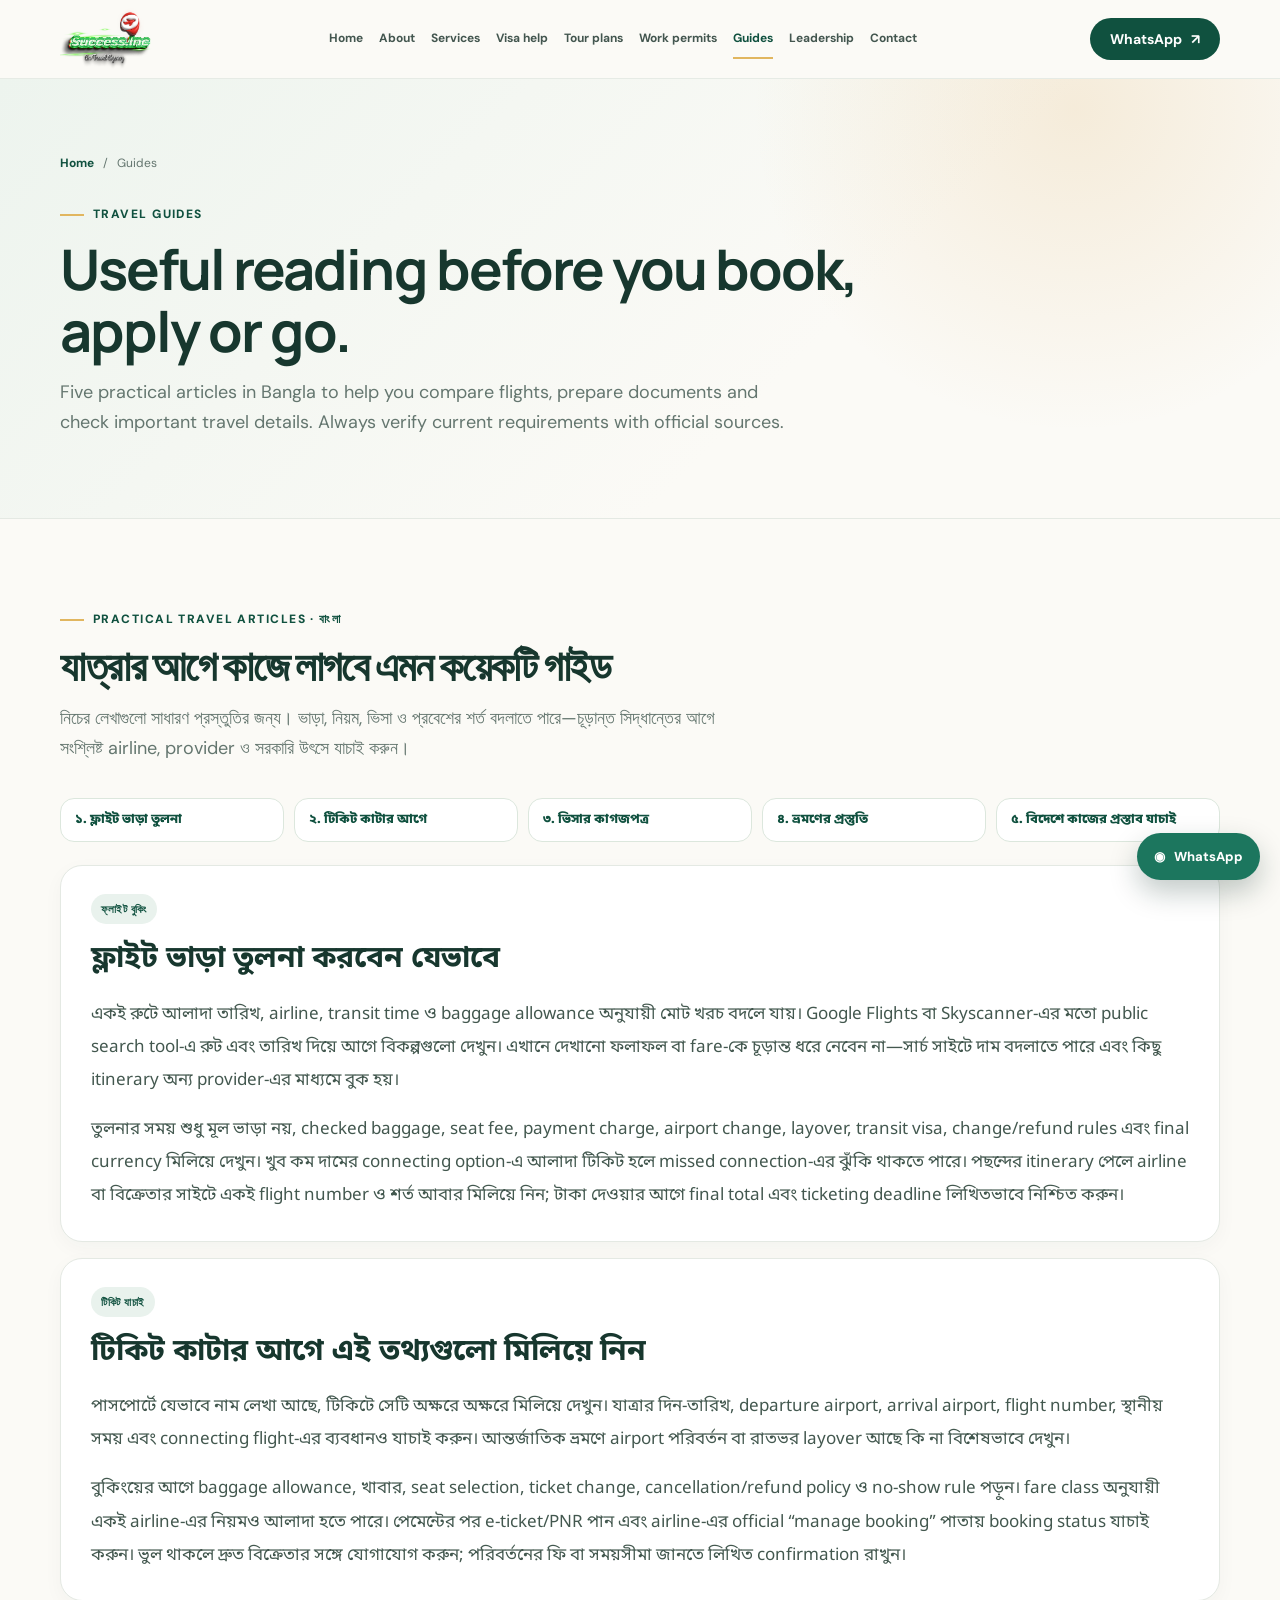
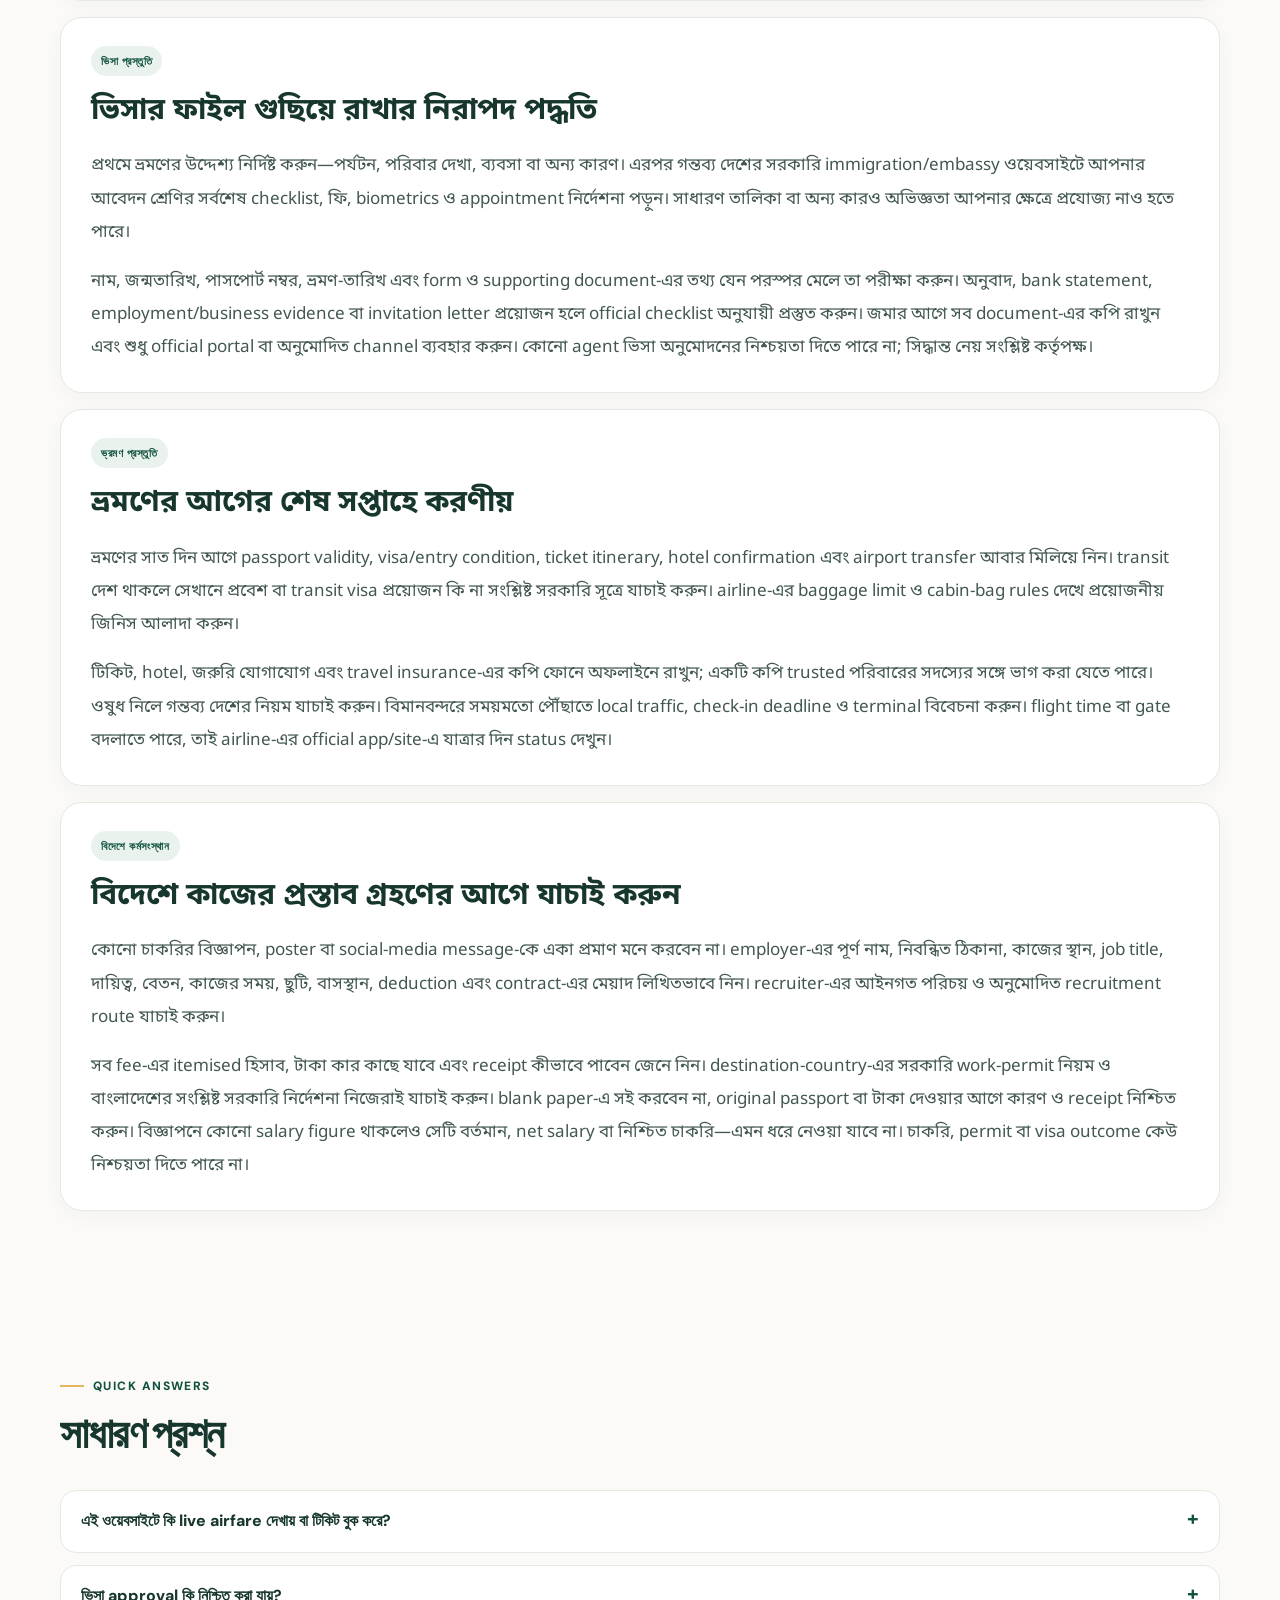
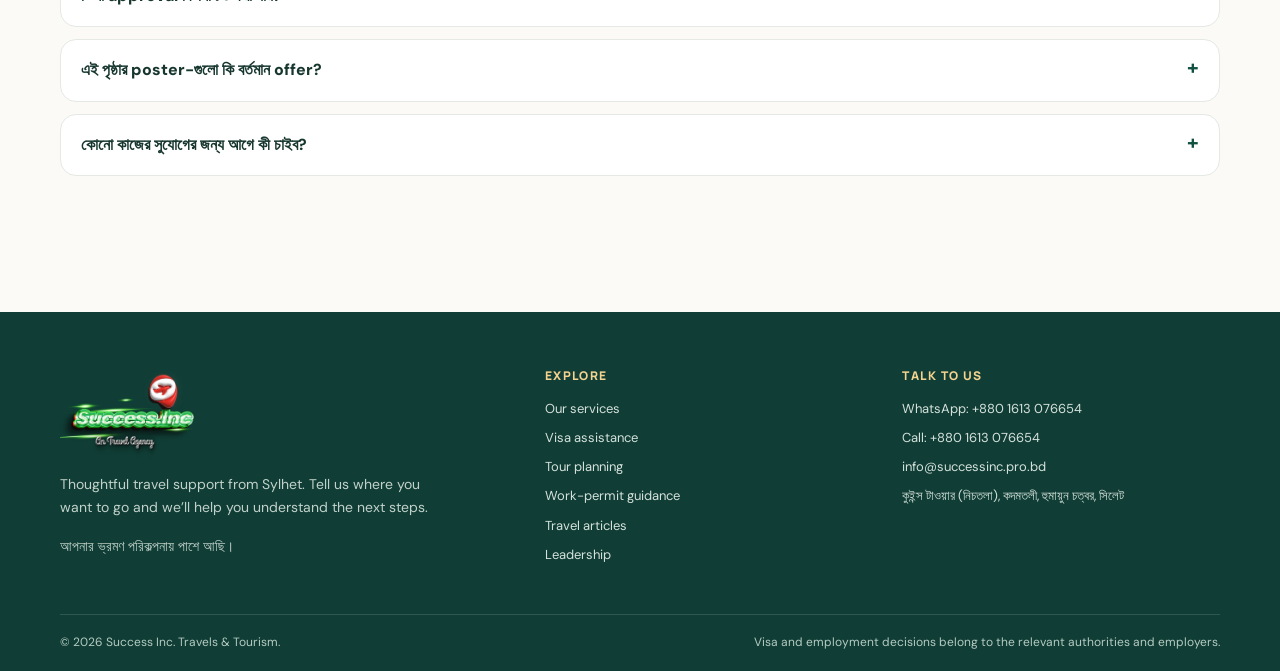
==== guides.html @ 5a87becd "Add files via upload" ====
<!doctype html>
<html lang="en">
<head>
<meta charset="utf-8"><meta name="viewport" content="width=device-width,initial-scale=1">
<title>Travel guides in Bangla | Success Inc. Travels & Tourism</title><meta name="description" content="Practical Bangla travel articles on flight comparison, ticket checks, visa document preparation, pre-trip planning and overseas work verification."><meta name="theme-color" content="#0b382f">
<meta property="og:type" content="website"><meta property="og:title" content="Travel guides in Bangla | Success Inc. Travels & Tourism"><meta property="og:description" content="Practical Bangla travel articles on flight comparison, ticket checks, visa document preparation, pre-trip planning and overseas work verification."><meta property="og:url" content="https://successinc.pro.bd/guides.html">
<link rel="icon" type="image/png" href="assets/successinc-favicon.png" sizes="96x96"><link rel="stylesheet" href="assets/site.css"><link rel="canonical" href="https://successinc.pro.bd/guides.html">

<meta property="og:site_name" content="Success Inc. Travels &amp; Tourism">
<meta property="og:image" content="https://successinc.pro.bd/assets/successinc-logo.png">
<meta property="og:image:alt" content="Success Inc. Travels &amp; Tourism logo">
<meta property="og:image:type" content="image/png">
<meta name="twitter:card" content="summary_large_image">
<meta name="twitter:title" content="Travel guides in Bangla | Success Inc. Travels &amp; Tourism">
<meta name="twitter:description" content="Practical Bangla travel articles on flight comparison, ticket checks, visa document preparation, pre-trip planning and overseas work verification.">
<meta name="twitter:image" content="https://successinc.pro.bd/assets/successinc-logo.png">
<meta name="twitter:image:alt" content="Success Inc. Travels &amp; Tourism logo">
</head><body><header class="site-header"><div class="shell nav-row"><a class="brand" href="index.html" aria-label="Success Inc. home"><img class="brand-logo" src="assets/successinc-logo.png" alt="Success Inc. Travels &amp; Tourism · Sylhet" width="1302" height="876"></a><nav class="nav-links" aria-label="Main navigation"><a href="index.html">Home</a><a href="about.html">About</a><a href="services.html">Services</a><a href="visa-assistance.html">Visa help</a><a href="tour-packages.html">Tour plans</a><a href="work-permit.html">Work permits</a><a href="guides.html" aria-current="page">Guides</a><a href="leadership.html">Leadership</a><a href="contact.html">Contact</a></nav><a class="btn nav-contact" href="https://wa.me/8801613076654" target="_blank" rel="noopener">WhatsApp <span aria-hidden="true">↗</span></a><button class="menu-toggle" type="button" data-menu-toggle aria-expanded="false" aria-label="Open navigation menu">☰</button></div><div class="shell"><nav class="mobile-nav" data-mobile-nav aria-label="Mobile navigation"><a href="index.html">Home</a><a href="about.html">About</a><a href="services.html">Services</a><a href="visa-assistance.html">Visa help</a><a href="tour-packages.html">Tour plans</a><a href="work-permit.html">Work permits</a><a href="guides.html" aria-current="page">Guides</a><a href="leadership.html">Leadership</a><a href="contact.html">Contact</a><a href="https://wa.me/8801613076654" target="_blank" rel="noopener">WhatsApp us</a></nav></div></header><section class="page-banner"><div class="shell"><div class="breadcrumb"><a href="index.html">Home</a> &nbsp; / &nbsp; Guides</div><p class="eyebrow">Travel guides</p><h1>Useful reading before you book, apply or go.</h1><p class="lead">Five practical articles in Bangla to help you compare flights, prepare documents and check important travel details. Always verify current requirements with official sources.</p></div></section><main><section class="section"><div class="shell"><div class="section-head"><p class="eyebrow">Practical travel articles · বাংলা</p><h2>যাত্রার আগে কাজে লাগবে এমন কয়েকটি গাইড</h2><p class="lead">নিচের লেখাগুলো সাধারণ প্রস্তুতির জন্য। ভাড়া, নিয়ম, ভিসা ও প্রবেশের শর্ত বদলাতে পারে—চূড়ান্ত সিদ্ধান্তের আগে সংশ্লিষ্ট airline, provider ও সরকারি উৎসে যাচাই করুন।</p></div><div class="article-index"><a href="#fare-check">১. ফ্লাইট ভাড়া তুলনা</a><a href="#ticket-details">২. টিকিট কাটার আগে</a><a href="#visa-file">৩. ভিসার কাগজপত্র</a><a href="#packing">৪. ভ্রমণের প্রস্তুতি</a><a href="#work-check">৫. বিদেশে কাজের প্রস্তাব যাচাই</a></div>
<article class="article-card" id="fare-check" lang="bn"><span class="tag">ফ্লাইট বুকিং</span><h2>ফ্লাইট ভাড়া তুলনা করবেন যেভাবে</h2><p>একই রুটে আলাদা তারিখ, airline, transit time ও baggage allowance অনুযায়ী মোট খরচ বদলে যায়। Google Flights বা Skyscanner-এর মতো public search tool-এ রুট এবং তারিখ দিয়ে আগে বিকল্পগুলো দেখুন। এখানে দেখানো ফলাফল বা fare-কে চূড়ান্ত ধরে নেবেন না—সার্চ সাইটে দাম বদলাতে পারে এবং কিছু itinerary অন্য provider-এর মাধ্যমে বুক হয়।</p><p>তুলনার সময় শুধু মূল ভাড়া নয়, checked baggage, seat fee, payment charge, airport change, layover, transit visa, change/refund rules এবং final currency মিলিয়ে দেখুন। খুব কম দামের connecting option-এ আলাদা টিকিট হলে missed connection-এর ঝুঁকি থাকতে পারে। পছন্দের itinerary পেলে airline বা বিক্রেতার সাইটে একই flight number ও শর্ত আবার মিলিয়ে নিন; টাকা দেওয়ার আগে final total এবং ticketing deadline লিখিতভাবে নিশ্চিত করুন।</p></article>
<article class="article-card" id="ticket-details" lang="bn"><span class="tag">টিকিট যাচাই</span><h2>টিকিট কাটার আগে এই তথ্যগুলো মিলিয়ে নিন</h2><p>পাসপোর্টে যেভাবে নাম লেখা আছে, টিকিটে সেটি অক্ষরে অক্ষরে মিলিয়ে দেখুন। যাত্রার দিন-তারিখ, departure airport, arrival airport, flight number, স্থানীয় সময় এবং connecting flight-এর ব্যবধানও যাচাই করুন। আন্তর্জাতিক ভ্রমণে airport পরিবর্তন বা রাতভর layover আছে কি না বিশেষভাবে দেখুন।</p><p>বুকিংয়ের আগে baggage allowance, খাবার, seat selection, ticket change, cancellation/refund policy ও no-show rule পড়ুন। fare class অনুযায়ী একই airline-এর নিয়মও আলাদা হতে পারে। পেমেন্টের পর e-ticket/PNR পান এবং airline-এর official “manage booking” পাতায় booking status যাচাই করুন। ভুল থাকলে দ্রুত বিক্রেতার সঙ্গে যোগাযোগ করুন; পরিবর্তনের ফি বা সময়সীমা জানতে লিখিত confirmation রাখুন।</p></article>
<article class="article-card" id="visa-file" lang="bn"><span class="tag">ভিসা প্রস্তুতি</span><h2>ভিসার ফাইল গুছিয়ে রাখার নিরাপদ পদ্ধতি</h2><p>প্রথমে ভ্রমণের উদ্দেশ্য নির্দিষ্ট করুন—পর্যটন, পরিবার দেখা, ব্যবসা বা অন্য কারণ। এরপর গন্তব্য দেশের সরকারি immigration/embassy ওয়েবসাইটে আপনার আবেদন শ্রেণির সর্বশেষ checklist, ফি, biometrics ও appointment নির্দেশনা পড়ুন। সাধারণ তালিকা বা অন্য কারও অভিজ্ঞতা আপনার ক্ষেত্রে প্রযোজ্য নাও হতে পারে।</p><p>নাম, জন্মতারিখ, পাসপোর্ট নম্বর, ভ্রমণ-তারিখ এবং form ও supporting document-এর তথ্য যেন পরস্পর মেলে তা পরীক্ষা করুন। অনুবাদ, bank statement, employment/business evidence বা invitation letter প্রয়োজন হলে official checklist অনুযায়ী প্রস্তুত করুন। জমার আগে সব document-এর কপি রাখুন এবং শুধু official portal বা অনুমোদিত channel ব্যবহার করুন। কোনো agent ভিসা অনুমোদনের নিশ্চয়তা দিতে পারে না; সিদ্ধান্ত নেয় সংশ্লিষ্ট কর্তৃপক্ষ।</p></article>
<article class="article-card" id="packing" lang="bn"><span class="tag">ভ্রমণ প্রস্তুতি</span><h2>ভ্রমণের আগের শেষ সপ্তাহে করণীয়</h2><p>ভ্রমণের সাত দিন আগে passport validity, visa/entry condition, ticket itinerary, hotel confirmation এবং airport transfer আবার মিলিয়ে নিন। transit দেশ থাকলে সেখানে প্রবেশ বা transit visa প্রয়োজন কি না সংশ্লিষ্ট সরকারি সূত্রে যাচাই করুন। airline-এর baggage limit ও cabin-bag rules দেখে প্রয়োজনীয় জিনিস আলাদা করুন।</p><p>টিকিট, hotel, জরুরি যোগাযোগ এবং travel insurance-এর কপি ফোনে অফলাইনে রাখুন; একটি কপি trusted পরিবারের সদস্যের সঙ্গে ভাগ করা যেতে পারে। ওষুধ নিলে গন্তব্য দেশের নিয়ম যাচাই করুন। বিমানবন্দরে সময়মতো পৌঁছাতে local traffic, check-in deadline ও terminal বিবেচনা করুন। flight time বা gate বদলাতে পারে, তাই airline-এর official app/site-এ যাত্রার দিন status দেখুন।</p></article>
<article class="article-card" id="work-check" lang="bn"><span class="tag">বিদেশে কর্মসংস্থান</span><h2>বিদেশে কাজের প্রস্তাব গ্রহণের আগে যাচাই করুন</h2><p>কোনো চাকরির বিজ্ঞাপন, poster বা social-media message-কে একা প্রমাণ মনে করবেন না। employer-এর পূর্ণ নাম, নিবন্ধিত ঠিকানা, কাজের স্থান, job title, দায়িত্ব, বেতন, কাজের সময়, ছুটি, বাসস্থান, deduction এবং contract-এর মেয়াদ লিখিতভাবে নিন। recruiter-এর আইনগত পরিচয় ও অনুমোদিত recruitment route যাচাই করুন।</p><p>সব fee-এর itemised হিসাব, টাকা কার কাছে যাবে এবং receipt কীভাবে পাবেন জেনে নিন। destination-country-এর সরকারি work-permit নিয়ম ও বাংলাদেশের সংশ্লিষ্ট সরকারি নির্দেশনা নিজেরাই যাচাই করুন। blank paper-এ সই করবেন না, original passport বা টাকা দেওয়ার আগে কারণ ও receipt নিশ্চিত করুন। বিজ্ঞাপনে কোনো salary figure থাকলেও সেটি বর্তমান, net salary বা নিশ্চিত চাকরি—এমন ধরে নেওয়া যাবে না। চাকরি, permit বা visa outcome কেউ নিশ্চয়তা দিতে পারে না।</p></article>
</div></section><section class="section-tight"><div class="shell"><div class="section-head"><p class="eyebrow">Quick answers</p><h2>সাধারণ প্রশ্ন</h2></div><div class="faq-list"><details><summary>এই ওয়েবসাইটে কি live airfare দেখায় বা টিকিট বুক করে?</summary><p>না। Flight search button আপনাকে বাইরের public search tool-এ পাঠায়। এখানে live fare বা booking নেই; টিকিট কেনার আগে airline বা seller-এর final price ও terms যাচাই করুন।</p></details><details><summary>ভিসা approval কি নিশ্চিত করা যায়?</summary><p>না। সিদ্ধান্ত ও processing time সংশ্লিষ্ট সরকারি কর্তৃপক্ষের বিষয়; Success Inc. approval guarantee করে না।</p></details><details><summary>এই পৃষ্ঠার poster-গুলো কি বর্তমান offer?</summary><p>না। এগুলো owner-supplied promotional artwork; live price, verified vacancy, current availability বা guaranteed outcome বোঝায় না।</p></details><details><summary>কোনো কাজের সুযোগের জন্য আগে কী চাইব?</summary><p>লিখিত job offer, employer details, contract, বেতন ও deduction, সব fee-এর বিবরণ এবং official permit route—সব independently verify করুন।</p></details></div></div></section></main><footer class="site-footer"><div class="shell footer-main"><div><a class="brand footer-brand" href="index.html"><img class="brand-logo" src="assets/successinc-logo.png" alt="Success Inc. Travels &amp; Tourism · Sylhet" width="1302" height="876"></a><div class="spacer-12"></div><p>Thoughtful travel support from Sylhet. Tell us where you want to go and we’ll help you understand the next steps.</p><p class="small">আপনার ভ্রমণ পরিকল্পনায় পাশে আছি।</p></div><div><h2 class="footer-title">Explore</h2><div class="footer-links"><a href="services.html">Our services</a><a href="visa-assistance.html">Visa assistance</a><a href="tour-packages.html">Tour planning</a><a href="work-permit.html">Work-permit guidance</a><a href="guides.html">Travel articles</a><a href="leadership.html">Leadership</a></div></div><div><h2 class="footer-title">Talk to us</h2><div class="footer-links"><a href="https://wa.me/8801613076654" target="_blank" rel="noopener">WhatsApp: +880 1613 076654</a><a href="tel:+8801613076654">Call: +880 1613 076654</a><a href="mailto:info@successinc.pro.bd">info@successinc.pro.bd</a><a href="https://www.google.com/maps/place/VVHG%2B7W3,+R250,+Sylhet/@24.8785028,91.8762551,17z/data=!4m14!1m7!3m6!1s0x3751ab287c9b7def:0x51dc8ef9a80bb58e!2sSundarban+Courier+Service+pvt.+Ltd.+Sylhet+Divison+Office!8m2!3d24.8764714!4d91.87569!16s%2Fg%2F11f29xq1v4!3m5!1s0x3751ab25b1432a8d:0x5da0b63353987e6a!8m2!3d24.8780617!4d91.8773057!16s%2Fg%2F11c4xj2r94?hl=en&entry=ttu&g_ep=EgoyMDI2MTAyNy4wIKXMDSoASAFQAw%3D%3D" target="_blank" rel="noopener">কুইন্স টাওয়ার (নিচতলা), কদমতলী, হুমায়ুন চত্বর, সিলেট</a></div></div></div><div class="shell footer-bottom"><span>© <span data-year>2026</span> Success Inc. Travels &amp; Tourism.</span><span>Visa and employment decisions belong to the relevant authorities and employers.</span></div></footer><a class="wa-float" href="https://wa.me/8801613076654" target="_blank" rel="noopener" aria-label="Chat with Success Inc. on WhatsApp"><span aria-hidden="true">◉</span><span>WhatsApp</span></a><script src="assets/site.js" defer></script></body></html>
---- assets/site.css ----
@import url('https://fonts.googleapis.com/css2?family=DM+Sans:wght@400;500;600;700&family=Manrope:wght@400;500;600;700;800&family=Noto+Sans+Bengali:wght@400;500;600;700;800&display=swap');
:root{--pine:#145b4d;--pine-deep:#103f37;--leaf:#e9f2ed;--gold:#d8a44e;--ink:#18352e;--muted:#64766f;--paper:#fbfaf6;--line:#e4e9e3;--white:#fff;--shadow:0 18px 50px rgba(20,55,46,.09);--radius:22px;--sans:'DM Sans',Arial,sans-serif;--display:'Manrope','DM Sans',Arial,sans-serif}
*{box-sizing:border-box}html{scroll-behavior:smooth}body{margin:0;background:var(--paper);color:var(--ink);font-family:var(--sans);font-size:16px;line-height:1.65}img{display:block;max-width:100%}a{color:inherit;text-decoration:none}button,input,select,textarea{font:inherit}.shell{width:min(1160px,calc(100% - 40px));margin-inline:auto}.site-header{position:sticky;z-index:50;top:0;background:rgba(251,250,246,.94);backdrop-filter:blur(16px);border-bottom:1px solid rgba(228,233,227,.9)}.nav-row{height:78px;display:flex;align-items:center;justify-content:space-between;gap:22px}.brand{display:flex;align-items:center;gap:11px;min-width:194px}.brand-mark{display:grid;place-items:center;width:42px;height:42px;border-radius:14px;background:var(--pine);color:white;font-family:var(--display);font-weight:800;font-size:19px;box-shadow:0 6px 16px rgba(20,91,77,.2)}.brand-name{display:block;font:800 14px/1.2 var(--display);letter-spacing:.02em;color:var(--pine-deep)}.brand-sub{display:block;margin-top:4px;font-size:10px;letter-spacing:.13em;text-transform:uppercase;color:var(--muted)}.nav-links{display:flex;align-items:center;gap:clamp(9px,1.25vw,19px)}.nav-links a{font-size:12px;font-weight:700;color:#43564f;white-space:nowrap;transition:color .2s}.nav-links a:hover,.nav-links a[aria-current=page]{color:var(--pine)}.nav-links a[aria-current=page]{position:relative}.nav-links a[aria-current=page]:after{position:absolute;content:'';height:2px;background:var(--gold);left:0;right:0;bottom:-10px}.nav-contact{white-space:nowrap}.btn{display:inline-flex;align-items:center;justify-content:center;gap:9px;padding:12px 19px;border-radius:999px;border:1px solid transparent;background:var(--pine);color:white;font-weight:700;font-size:14px;line-height:1.2;transition:transform .2s,background .2s,box-shadow .2s;cursor:pointer}.btn:hover{transform:translateY(-2px);background:var(--pine-deep);box-shadow:0 10px 20px rgba(20,91,77,.18)}.btn-light{background:white;color:var(--pine);border-color:#e2e9e3}.btn-light:hover{background:#f6fbf8}.btn-outline{background:transparent;color:var(--pine);border-color:#cbd8d0}.btn-outline:hover{background:var(--leaf)}.menu-toggle{display:none;width:44px;height:44px;border:1px solid var(--line);background:white;border-radius:14px;color:var(--pine);font-size:22px;cursor:pointer}.mobile-nav{display:none;padding:4px 20px 20px;border-top:1px solid var(--line)}.mobile-nav.open{display:grid;grid-template-columns:1fr 1fr;gap:8px}.mobile-nav a{padding:10px 12px;border-radius:12px;background:white;font-size:14px;font-weight:700;color:var(--pine)}.eyebrow{display:inline-flex;align-items:center;gap:9px;margin:0 0 13px;color:var(--pine);font-size:12px;font-weight:800;letter-spacing:.12em;text-transform:uppercase}.eyebrow:before{content:'';width:24px;height:2px;background:var(--gold)}h1,h2,h3{font-family:var(--display);letter-spacing:-.035em;line-height:1.12;margin:0 0 15px}h1{font-size:clamp(38px,5.6vw,68px)}h2{font-size:clamp(28px,3.6vw,42px)}h3{font-size:21px;letter-spacing:-.02em}p{margin:0 0 16px;color:var(--muted)}.lead{font-size:18px;line-height:1.65;max-width:680px}.section{padding:84px 0}.section-tight{padding:58px 0}.section-head{max-width:700px;margin-bottom:34px}.section-head.center{text-align:center;margin-inline:auto}.section-head.center .eyebrow{justify-content:center}.section-head.center .lead{margin-inline:auto}.hero{position:relative;isolation:isolate;overflow:hidden;min-height:610px;display:flex;align-items:center;color:white;background:#17493f}.hero:before{content:'';position:absolute;z-index:-2;inset:0;background-image:url('travel-02.webp');background-size:cover;background-position:center 47%;transform:scale(1.01)}.hero:after{content:'';position:absolute;z-index:-1;inset:0;background:linear-gradient(90deg,rgba(9,37,32,.88) 0%,rgba(12,53,44,.77) 43%,rgba(9,37,32,.14) 100%),linear-gradient(0deg,rgba(9,37,32,.32),transparent 55%)}.hero-content{padding:85px 0 96px;max-width:730px}.hero .eyebrow{color:#f5d28e}.hero h1{max-width:720px;margin-bottom:20px}.hero p{color:rgba(255,255,255,.84);max-width:600px;font-size:18px}.hero-actions{display:flex;flex-wrap:wrap;gap:12px;margin-top:27px}.hero .btn{background:#f3d28e;color:#203a31}.hero .btn:hover{background:#ffe3a9}.hero .btn-light{background:rgba(255,255,255,.1);color:white;border-color:rgba(255,255,255,.5);backdrop-filter:blur(7px)}.hero-note{display:flex;align-items:center;gap:12px;margin-top:34px;color:rgba(255,255,255,.84);font-size:13px}.hero-note span{display:inline-block;width:8px;height:8px;border-radius:50%;background:#f3d28e}.hero-badge{position:absolute;right:max(20px,calc((100vw - 1160px)/2));bottom:32px;padding:12px 17px;border:1px solid rgba(255,255,255,.33);border-radius:999px;background:rgba(18,55,48,.54);backdrop-filter:blur(8px);font-size:12px;font-weight:700;letter-spacing:.04em}.trust-strip{background:white;border-bottom:1px solid var(--line)}.trust-row{display:grid;grid-template-columns:repeat(3,1fr);gap:20px;padding:23px 0}.trust-item{display:flex;align-items:center;gap:12px;font-size:13px;font-weight:700;color:#44574f}.trust-icon{width:38px;height:38px;display:grid;place-items:center;border-radius:13px;background:var(--leaf);color:var(--pine);font-size:18px}.grid{display:grid;gap:20px}.grid-3{grid-template-columns:repeat(3,1fr)}.grid-4{grid-template-columns:repeat(4,1fr)}.card{background:white;border:1px solid var(--line);border-radius:var(--radius);padding:25px;box-shadow:0 5px 22px rgba(24,53,46,.025);transition:transform .2s,box-shadow .2s}.card:hover{transform:translateY(-4px);box-shadow:var(--shadow)}.card-icon{width:47px;height:47px;display:grid;place-items:center;margin-bottom:20px;border-radius:15px;background:var(--leaf);color:var(--pine);font-size:21px}.card p:last-child{margin-bottom:0}.card-link{display:inline-flex;gap:8px;align-items:center;color:var(--pine);font-size:13px;font-weight:800;margin-top:14px}.card-link:hover{gap:12px}.photo-card{overflow:hidden;background:white;border:1px solid var(--line);border-radius:var(--radius);box-shadow:0 5px 22px rgba(24,53,46,.025)}.photo-card img{width:100%;height:220px;object-fit:cover}.photo-card-body{padding:20px 22px 24px}.split{display:grid;grid-template-columns:1fr 1fr;gap:54px;align-items:center}.photo-frame{overflow:hidden;border-radius:30px;position:relative;box-shadow:var(--shadow)}.photo-frame img{width:100%;height:420px;object-fit:cover}.photo-caption{position:absolute;left:20px;bottom:20px;padding:11px 15px;border-radius:14px;background:rgba(255,255,255,.93);font-size:12px;font-weight:700;color:var(--pine-deep)}.check-list{list-style:none;padding:0;margin:22px 0;display:grid;gap:12px}.check-list li{position:relative;padding-left:29px;color:#465a52}.check-list li:before{position:absolute;left:0;top:0;content:'✓';width:20px;height:20px;display:grid;place-items:center;border-radius:50%;background:var(--leaf);color:var(--pine);font-weight:900;font-size:12px}.soft-panel{padding:30px;border-radius:var(--radius);background:#eef4ef;border:1px solid #e1ebe3}.note{padding:17px 19px;border-left:3px solid var(--gold);border-radius:0 14px 14px 0;background:#fff9ee;color:#5f5848;font-size:14px}.note strong{color:#473d29}.page-banner{padding:75px 0 64px;background:radial-gradient(circle at 84% 7%,rgba(216,164,78,.17),transparent 28%),linear-gradient(135deg,#edf4ee 0%,#fbfaf6 63%);border-bottom:1px solid var(--line)}.page-banner h1{font-size:clamp(37px,5vw,56px);max-width:840px}.page-banner .lead{max-width:740px}.breadcrumb{font-size:12px;color:var(--muted);margin-bottom:24px}.breadcrumb a{color:var(--pine);font-weight:700}.tag{display:inline-flex;align-items:center;padding:6px 10px;border-radius:999px;background:var(--leaf);color:var(--pine);font-size:11px;font-weight:800;letter-spacing:.05em;text-transform:uppercase}.dest-card{position:relative;overflow:hidden;min-height:290px;border-radius:var(--radius);color:white;background:#38584e}.dest-card img{position:absolute;inset:0;width:100%;height:100%;object-fit:cover;transition:transform .4s}.dest-card:hover img{transform:scale(1.045)}.dest-card:after{content:'';position:absolute;inset:0;background:linear-gradient(0deg,rgba(7,33,27,.85),rgba(7,33,27,.03) 80%)}.dest-copy{position:absolute;z-index:1;left:22px;right:22px;bottom:20px}.dest-copy h3{margin:8px 0;color:white}.dest-copy p{color:rgba(255,255,255,.8);font-size:13px;margin:0}.portrait{aspect-ratio:4/4.2;overflow:hidden;background:#e9eeea;border-radius:22px}.portrait img{width:100%;height:100%;object-fit:cover;object-position:center top}.leader-card{overflow:hidden;padding:14px;border-radius:28px;background:white;border:1px solid var(--line);box-shadow:0 10px 35px rgba(24,53,46,.06)}.leader-info{padding:20px 10px 12px}.leader-info h3{margin-bottom:5px}.leader-info p{margin-bottom:9px}.leader-role{color:var(--pine);font-size:12px;font-weight:800;letter-spacing:.09em;text-transform:uppercase}.poster-box{display:grid;grid-template-columns:.9fr 1.1fr;gap:40px;align-items:center;background:white;border:1px solid var(--line);border-radius:30px;padding:26px;box-shadow:var(--shadow)}.poster-image{overflow:hidden;border-radius:20px;background:#edf2f0}.poster-image img{width:100%;height:auto;aspect-ratio:1/1;object-fit:cover}.poster-actions{display:flex;flex-wrap:wrap;gap:10px;margin:22px 0}.faq-list{display:grid;gap:12px}.faq-list details{padding:17px 20px;background:white;border:1px solid var(--line);border-radius:16px}.faq-list summary{cursor:pointer;font-weight:800;color:var(--ink);list-style:none}.faq-list summary::-webkit-details-marker{display:none}.faq-list summary:after{content:'+';float:right;color:var(--pine);font-size:20px;line-height:1}.faq-list details[open] summary:after{content:'−'}.faq-list details p{padding-top:12px;margin:0}.contact-layout{display:grid;grid-template-columns:.85fr 1.15fr;gap:28px;align-items:start}.contact-card{padding:25px;border-radius:22px;background:white;border:1px solid var(--line)}.contact-line{padding:17px 0;border-bottom:1px solid var(--line)}.contact-line:last-child{border-bottom:0}.contact-label{display:block;font-size:11px;font-weight:800;letter-spacing:.1em;color:var(--muted);text-transform:uppercase}.contact-value{display:block;margin-top:4px;font-weight:700;color:var(--pine-deep);overflow-wrap:anywhere}.form-grid{display:grid;grid-template-columns:1fr 1fr;gap:15px}.field{display:grid;gap:7px}.field-full{grid-column:1/-1}.field label{font-size:12px;font-weight:800;color:#40544c}.field input,.field select,.field textarea{width:100%;padding:12px 14px;border:1px solid #dbe4dd;background:#fff;border-radius:12px;color:var(--ink);outline:none}.field input:focus,.field select:focus,.field textarea:focus{border-color:var(--pine);box-shadow:0 0 0 3px rgba(20,91,77,.1)}.field textarea{min-height:118px;resize:vertical}.form-hint{font-size:12px;color:var(--muted);margin:8px 0 17px}.cta-band{position:relative;overflow:hidden;padding:44px;border-radius:30px;background:var(--pine-deep);color:white;display:flex;align-items:center;justify-content:space-between;gap:30px}.cta-band:after{content:'';position:absolute;right:-50px;top:-120px;width:300px;height:300px;border:1px solid rgba(255,255,255,.1);border-radius:50%;box-shadow:0 0 0 35px rgba(255,255,255,.025),0 0 0 70px rgba(255,255,255,.02)}.cta-band h2{font-size:32px;max-width:600px}.cta-band p{color:rgba(255,255,255,.76);margin:0;max-width:600px}.cta-band .btn{position:relative;z-index:1;flex-shrink:0;background:#f3d28e;color:#203a31}.site-footer{margin-top:78px;background:#103e36;color:white}.footer-main{display:grid;grid-template-columns:1.4fr 1fr 1fr;gap:40px;padding:55px 0 40px}.footer-brand{color:white}.footer-brand .brand-name{color:white}.footer-brand .brand-sub{color:#b5cbc1}.site-footer p{color:#c2d2ca;font-size:14px;max-width:380px}.footer-title{margin:0 0 15px;color:#f4d38f;font:800 12px var(--display);letter-spacing:.12em;text-transform:uppercase}.footer-links{display:grid;gap:9px}.footer-links a{font-size:13px;color:#d5e2db}.footer-links a:hover{color:#f4d38f}.footer-bottom{padding:18px 0;border-top:1px solid rgba(255,255,255,.13);display:flex;justify-content:space-between;gap:20px;color:#b5cbc1;font-size:12px}.footer-bottom a{color:#f4d38f}.wa-float{position:fixed;z-index:40;right:20px;bottom:20px;display:flex;align-items:center;gap:9px;padding:13px 17px;border-radius:999px;background:#1c765e;color:white;box-shadow:0 12px 28px rgba(10,44,36,.25);font-size:13px;font-weight:800}.wa-float:hover{background:#125943}.small{font-size:13px}.muted{color:var(--muted)}.spacer-12{height:12px}.spacer-24{height:24px}.center{text-align:center}.mb-0{margin-bottom:0}.mt-20{margin-top:20px}.mobile-only{display:none}
@media(max-width:1120px){.nav-links{gap:10px}.nav-links a{font-size:11px}.brand{min-width:175px}.nav-contact{padding:11px 13px;font-size:12px}}
@media(max-width:960px){.nav-links,.nav-contact{display:none}.menu-toggle{display:block}.grid-4{grid-template-columns:repeat(2,1fr)}.footer-main{grid-template-columns:1.2fr 1fr 1fr;gap:24px}}
@media(max-width:700px){.shell{width:min(100% - 30px,560px)}.nav-row{height:70px}.hero{min-height:580px}.hero-content{padding:70px 0 86px}.hero:after{background:linear-gradient(90deg,rgba(9,37,32,.88),rgba(9,37,32,.48)),linear-gradient(0deg,rgba(9,37,32,.4),transparent)}.hero-badge{right:15px;bottom:18px}.trust-row{grid-template-columns:1fr;gap:12px;padding:17px 0}.trust-item{font-size:12px}.section{padding:62px 0}.section-tight{padding:42px 0}.grid-3,.grid-4{grid-template-columns:1fr}.split,.contact-layout,.poster-box{grid-template-columns:1fr;gap:26px}.photo-frame img{height:310px}.page-banner{padding:55px 0 45px}.card{padding:22px}.poster-box{padding:16px}.poster-image img{max-height:420px;object-fit:contain}.footer-main{grid-template-columns:1fr 1fr;padding:42px 0 30px}.footer-main>div:first-child{grid-column:1/-1}.footer-bottom{flex-direction:column;gap:6px}.cta-band{padding:29px;display:block}.cta-band h2{font-size:28px}.cta-band .btn{margin-top:19px}.form-grid{grid-template-columns:1fr}.field-full{grid-column:auto}.photo-card img{height:210px}.leader-card{max-width:430px;margin-inline:auto}.wa-float{right:13px;bottom:13px;padding:12px 14px}.wa-float span:last-child{display:none}}
@media(prefers-reduced-motion:reduce){html{scroll-behavior:auto}*,*:before,*:after{transition:none!important;animation:none!important}}

/* Premium refresh: supplied poster gallery, free search form and bilingual reading layouts. */
:root{--pine:#10513f;--pine-deep:#0b382f;--gold:#e1b65f;--paper:#fbfaf6;--ink:#17372e}
.hero-premium{min-height:650px;background:radial-gradient(circle at 78% 35%,rgba(229,183,96,.18),transparent 25%),linear-gradient(120deg,#082f28,#155a46 62%,#1c7154)}
.hero-premium:before{background:none}
.hero-premium:after{background:linear-gradient(90deg,rgba(5,35,29,.28),transparent 70%)}
.hero-layout{display:grid;grid-template-columns:minmax(0,1.05fr) minmax(300px,.75fr);align-items:center;gap:54px;padding-block:58px}
.hero-premium .hero-content{max-width:700px;padding:0}
.hero-premium .hero-content h1{max-width:700px}
.hero-bangla{font-size:20px!important;font-weight:700;letter-spacing:0!important;color:#f2d897!important}
.hero-visual{position:relative;max-width:430px;margin-inline:auto;padding:12px}
.hero-poster{position:relative;overflow:hidden;margin:0;border:1px solid rgba(255,255,255,.38);border-radius:28px;background:#f8f5e8;box-shadow:0 30px 90px rgba(0,0,0,.3);transform:rotate(1.2deg)}
.hero-poster img{width:100%;aspect-ratio:1/1;object-fit:cover}
.hero-poster figcaption{position:absolute;left:14px;right:14px;bottom:14px;padding:12px 16px;border-radius:14px;background:rgba(8,49,39,.88);color:#fff;font-weight:700;text-align:center;backdrop-filter:blur(8px)}
.hero-stamp{position:absolute;right:-8px;top:44px;display:grid;grid-template-columns:42px 1fr;column-gap:8px;align-items:center;padding:12px 15px;border:1px solid rgba(255,255,255,.52);border-radius:18px;background:#fff;color:var(--pine-deep);box-shadow:0 14px 35px rgba(0,0,0,.2)}
.hero-stamp span{grid-row:span 2;display:grid;place-items:center;width:40px;height:40px;border-radius:13px;background:#f7e8c0;font-size:23px}
.hero-stamp strong{font-size:13px}.hero-stamp small{font-size:11px;color:var(--muted)}
.trust-row{grid-template-columns:repeat(4,1fr)}
.flight-search{display:grid;grid-template-columns:.9fr 1.1fr;gap:34px;align-items:center;padding:34px;border:1px solid #dbe7dd;border-radius:28px;background:linear-gradient(135deg,#f0f6f1,#fff);box-shadow:var(--shadow)}
.flight-search h2{font-size:clamp(27px,3vw,36px)}
.flight-search-copy>p:not(.eyebrow){max-width:490px}
.search-note{padding:12px 14px;border-radius:13px;background:#e5f0e7;color:#385449;font-size:13px}
.search-note code{padding:2px 5px;border-radius:5px;background:white;color:var(--pine-deep);font-weight:800}
.flight-form{padding:21px;border:1px solid var(--line);border-radius:20px;background:#fff}
.flight-form .form-grid{gap:12px}
.flight-form .field input{min-height:46px}
.flight-search-actions{display:flex;flex-wrap:wrap;gap:10px;margin:17px 0 12px}
.flight-search-actions .btn{min-height:46px}
.poster-grid{display:grid;grid-template-columns:repeat(3,minmax(0,1fr));gap:20px}
.poster-grid-three{grid-template-columns:repeat(3,minmax(0,1fr))}
.poster-grid-four{grid-template-columns:repeat(4,minmax(0,1fr))}
.poster-grid-two{grid-template-columns:repeat(2,minmax(0,1fr));max-width:820px}
.poster-card{overflow:hidden;margin:0;border:1px solid var(--line);border-radius:22px;background:#fff;box-shadow:0 8px 24px rgba(20,55,46,.055);transition:transform .2s,box-shadow .2s}
.poster-card:hover{transform:translateY(-4px);box-shadow:var(--shadow)}
.poster-thumb{display:block;overflow:hidden;background:#f4f2e8;aspect-ratio:1/1}
.poster-thumb img{width:100%;height:100%;object-fit:cover;transition:transform .35s}
.poster-card:hover .poster-thumb img{transform:scale(1.025)}
.poster-card figcaption{padding:17px 18px 20px}
.poster-card h3{margin:11px 0 7px;font-size:19px}
.poster-card p{margin:0;font-size:13px;line-height:1.55}
.article-index{display:grid;grid-template-columns:repeat(5,minmax(0,1fr));gap:10px;margin-bottom:23px}
.article-index a{padding:12px 14px;border:1px solid #dce7dd;border-radius:14px;background:#fff;color:var(--pine);font-size:13px;font-weight:800;line-height:1.4;transition:background .2s,transform .2s}
.article-index a:hover{background:var(--leaf);transform:translateY(-2px)}
.article-card{margin:16px 0;padding:28px 30px;border:1px solid var(--line);border-radius:22px;background:#fff;box-shadow:0 6px 20px rgba(24,53,46,.035);scroll-margin-top:100px}
.article-card h2{margin:14px 0 16px;font-family:'Noto Sans Bengali','Nirmala UI',sans-serif;font-size:clamp(23px,2.8vw,30px);letter-spacing:0;line-height:1.45}
.article-card p{color:#43584f;font-family:'Noto Sans Bengali','Nirmala UI',sans-serif;font-size:17px;line-height:1.95}
.article-card p:last-child{margin-bottom:0}
.article-index a,.hero-bangla,.cta-band h2[lang=bn]{font-family:'Noto Sans Bengali','Nirmala UI',sans-serif;letter-spacing:0}
.contact-value{line-height:1.7}
.site-footer .footer-links a{line-height:1.55}
html{scroll-padding-top:100px}
:focus-visible{outline:3px solid #dfb857;outline-offset:3px}
@media(max-width:1050px){.hero-layout{gap:32px}.poster-grid-four{grid-template-columns:repeat(2,minmax(0,1fr))}.article-index{grid-template-columns:repeat(3,minmax(0,1fr))}.flight-search{gap:22px;padding:25px}}
@media(max-width:760px){.hero-layout{grid-template-columns:1fr;gap:22px;padding-block:55px 68px}.hero-premium{min-height:auto}.hero-premium .hero-content{padding:0}.hero-visual{width:min(78vw,360px);max-width:360px}.hero-stamp{right:-4px;top:24px}.hero-premium .hero-content h1{font-size:clamp(38px,11vw,58px)}.trust-row{grid-template-columns:1fr 1fr}.flight-search{grid-template-columns:1fr;padding:20px;gap:16px}.flight-form{padding:16px}.poster-grid,.poster-grid-three,.poster-grid-four{grid-template-columns:repeat(2,minmax(0,1fr));gap:13px}.poster-card figcaption{padding:13px}.poster-card h3{font-size:17px}.poster-card p{font-size:12px}.poster-grid-two{grid-template-columns:1fr 1fr}.article-index{grid-template-columns:1fr 1fr}.article-card{padding:22px 18px}.article-card p{font-size:16px;line-height:1.85}}
@media(max-width:480px){.trust-row{grid-template-columns:1fr}.hero-layout{padding-top:43px}.hero-visual{width:min(82vw,330px)}.hero-stamp{padding:9px 11px;grid-template-columns:34px 1fr}.hero-stamp span{width:33px;height:33px;font-size:19px}.hero-stamp strong{font-size:11px}.hero-stamp small{font-size:10px}.hero-actions .btn{width:100%}.flight-search-actions{display:grid}.flight-search-actions .btn{width:100%}.poster-grid,.poster-grid-three,.poster-grid-four,.poster-grid-two{grid-template-columns:1fr}.poster-card{max-width:440px;width:100%;margin-inline:auto}.poster-card figcaption{padding:15px 17px}.article-index{grid-template-columns:1fr}.article-card h2{font-size:23px}.article-card p{font-size:15px}.contact-layout{gap:15px}}
@media(prefers-reduced-motion:reduce){.poster-card,.poster-thumb img,.article-index a{transition:none}}


/* Supplied Success Inc. logo: preserve its aspect ratio across header, mobile navigation and footer. */
.brand{min-width:0;flex:0 0 auto}
.brand-logo{display:block;flex:0 0 auto;width:auto;height:64px;max-width:min(230px,34vw);object-fit:contain;object-position:center}
.footer-brand{width:max-content}
.footer-brand .brand-logo{height:94px;max-width:min(260px,100%)}
@media(max-width:1120px){.brand{min-width:0}.brand-logo{height:58px;max-width:200px}}
@media(max-width:960px){.brand-logo{height:58px;max-width:190px}}
@media(max-width:700px){.brand-logo{height:56px;max-width:min(52vw,210px)}.footer-brand .brand-logo{height:82px;max-width:min(80vw,240px)}}
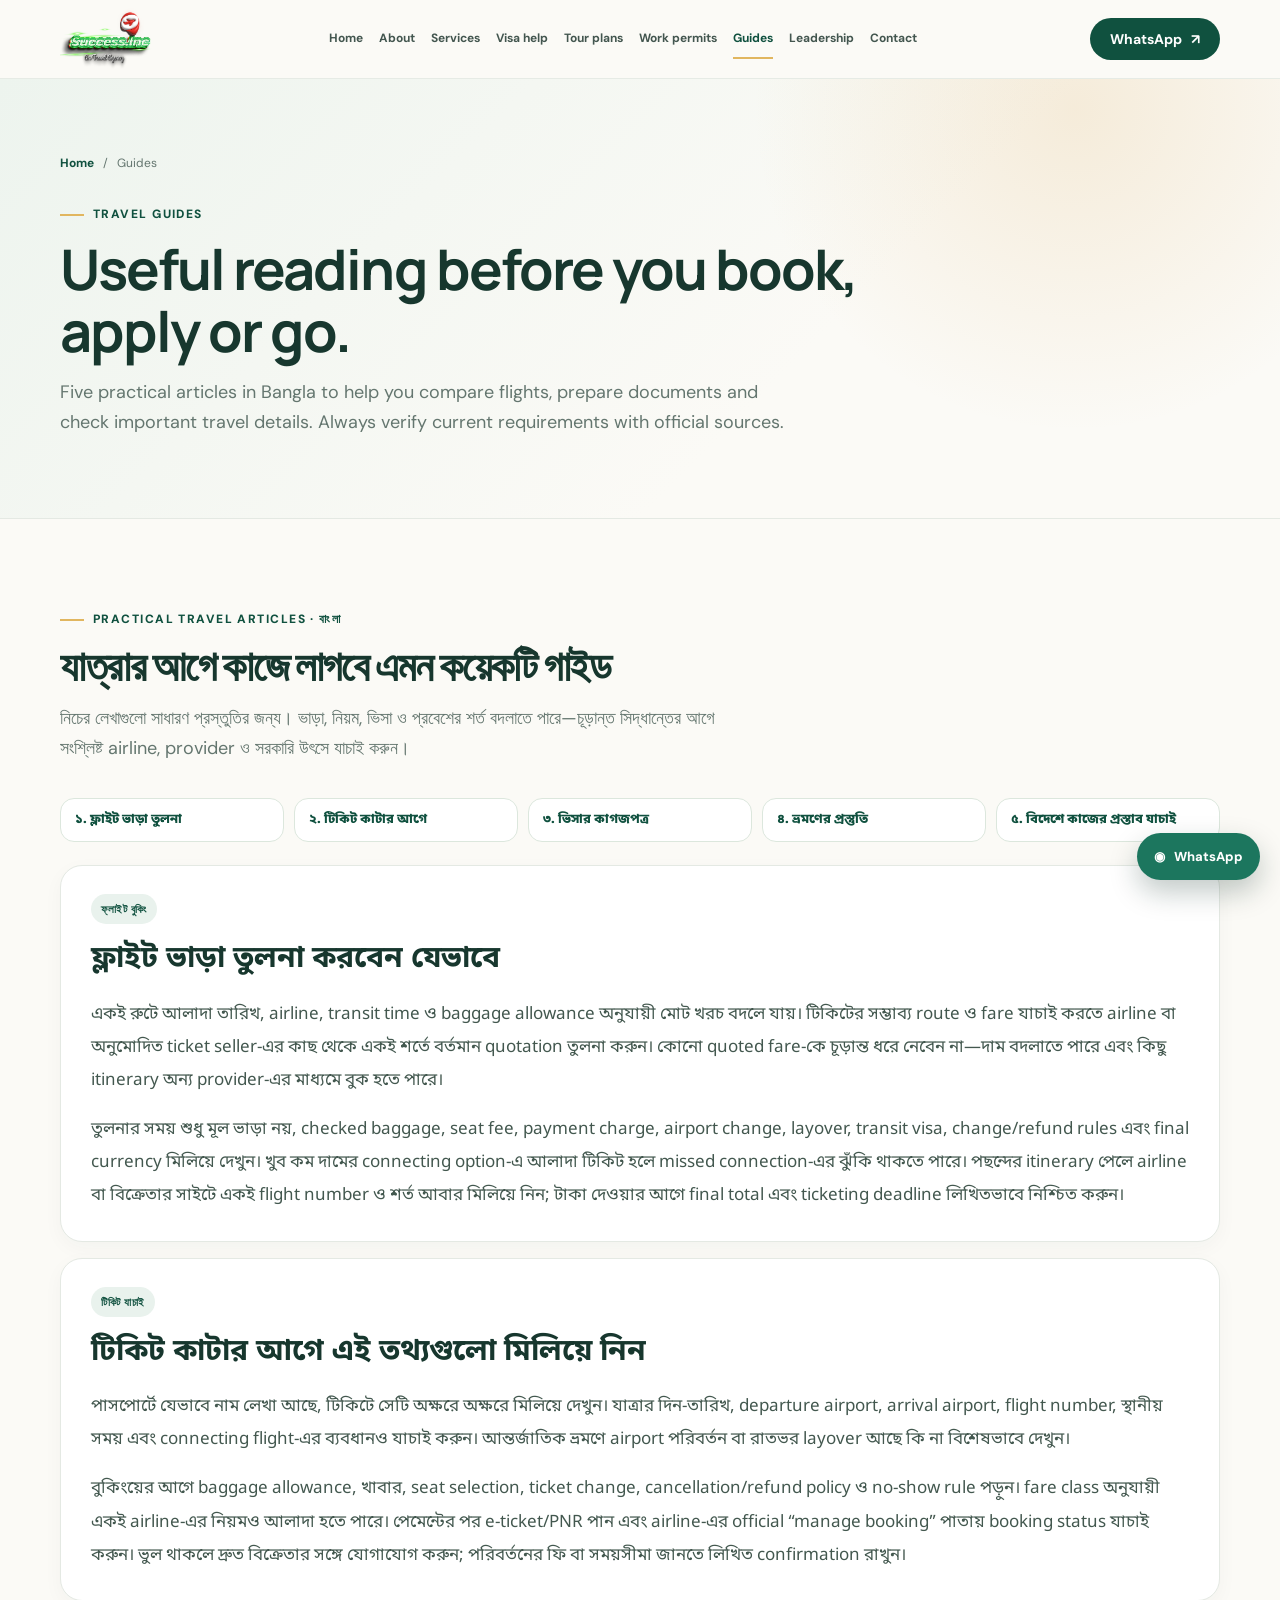
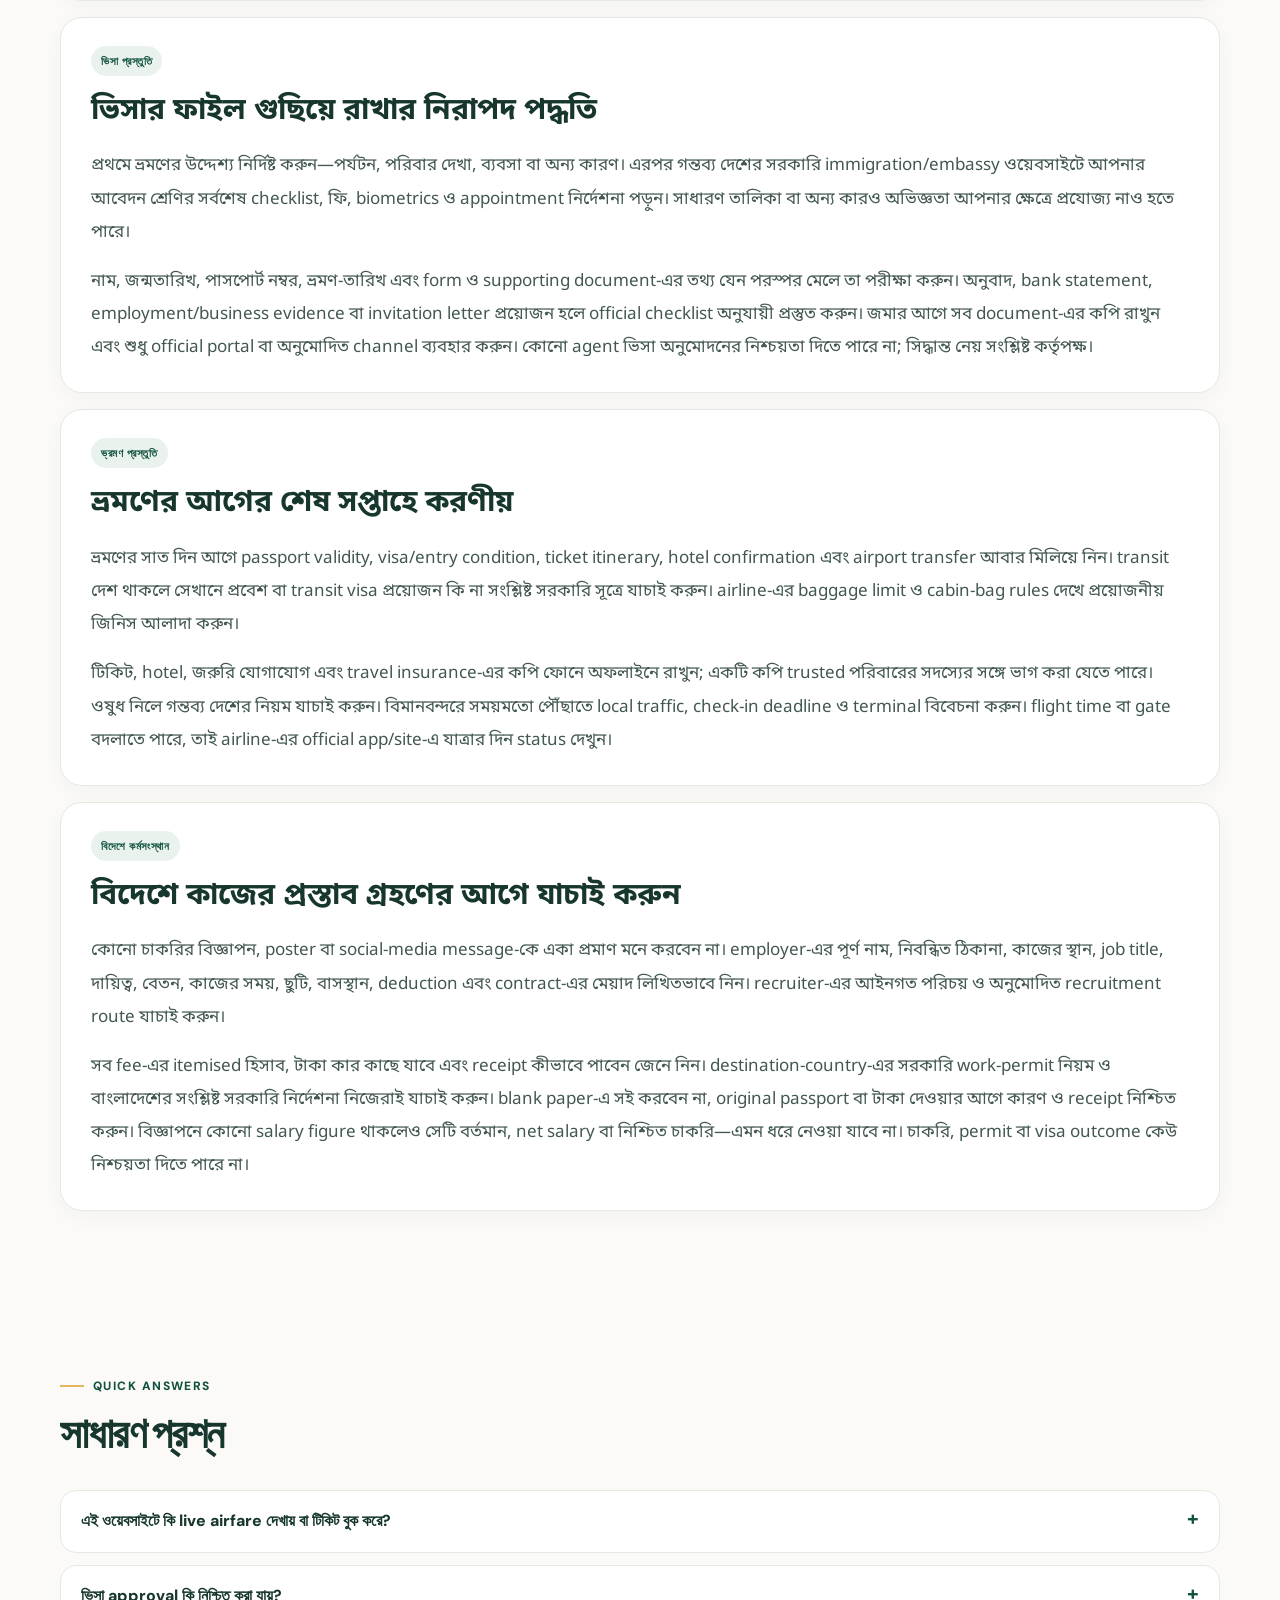
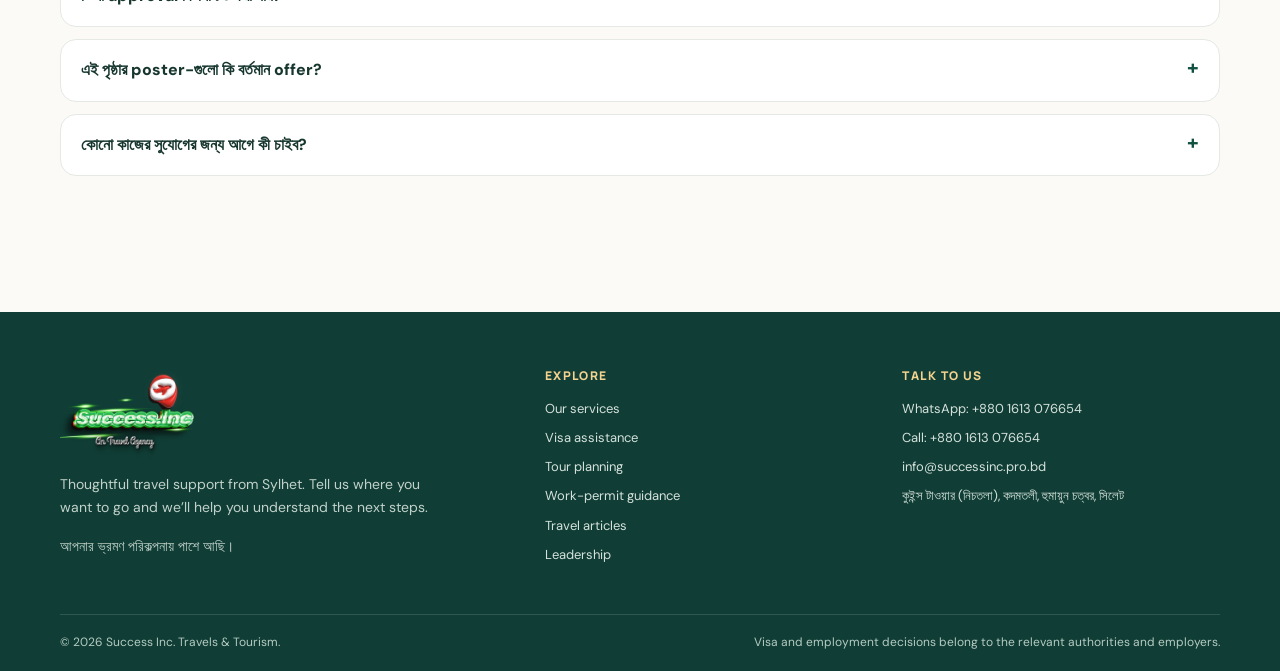
==== commit 405223ef: "Add files via upload" ====
--- a/guides.html
+++ b/guides.html
@@ -2,8 +2,8 @@
 <html lang="en">
 <head>
 <meta charset="utf-8"><meta name="viewport" content="width=device-width,initial-scale=1">
-<title>Travel guides in Bangla | Success Inc. Travels & Tourism</title><meta name="description" content="Practical Bangla travel articles on flight comparison, ticket checks, visa document preparation, pre-trip planning and overseas work verification."><meta name="theme-color" content="#0b382f">
-<meta property="og:type" content="website"><meta property="og:title" content="Travel guides in Bangla | Success Inc. Travels & Tourism"><meta property="og:description" content="Practical Bangla travel articles on flight comparison, ticket checks, visa document preparation, pre-trip planning and overseas work verification."><meta property="og:url" content="https://successinc.pro.bd/guides.html">
+<title>Travel guides in Bangla | Success Inc. Travels & Tourism</title><meta name="description" content="Practical Bangla travel articles on ticket checks, visa document preparation, pre-trip planning and overseas work verification."><meta name="theme-color" content="#0b382f">
+<meta property="og:type" content="website"><meta property="og:title" content="Travel guides in Bangla | Success Inc. Travels & Tourism"><meta property="og:description" content="Practical Bangla travel articles on ticket checks, visa document preparation, pre-trip planning and overseas work verification."><meta property="og:url" content="https://successinc.pro.bd/guides.html">
 <link rel="icon" type="image/png" href="assets/successinc-favicon.png" sizes="96x96"><link rel="stylesheet" href="assets/site.css"><link rel="canonical" href="https://successinc.pro.bd/guides.html">
 
 <meta property="og:site_name" content="Success Inc. Travels &amp; Tourism">
@@ -12,13 +12,13 @@
 <meta property="og:image:type" content="image/png">
 <meta name="twitter:card" content="summary_large_image">
 <meta name="twitter:title" content="Travel guides in Bangla | Success Inc. Travels &amp; Tourism">
-<meta name="twitter:description" content="Practical Bangla travel articles on flight comparison, ticket checks, visa document preparation, pre-trip planning and overseas work verification.">
+<meta name="twitter:description" content="Practical Bangla travel articles on ticket checks, visa document preparation, pre-trip planning and overseas work verification.">
 <meta name="twitter:image" content="https://successinc.pro.bd/assets/successinc-logo.png">
 <meta name="twitter:image:alt" content="Success Inc. Travels &amp; Tourism logo">
 </head><body><header class="site-header"><div class="shell nav-row"><a class="brand" href="index.html" aria-label="Success Inc. home"><img class="brand-logo" src="assets/successinc-logo.png" alt="Success Inc. Travels &amp; Tourism · Sylhet" width="1302" height="876"></a><nav class="nav-links" aria-label="Main navigation"><a href="index.html">Home</a><a href="about.html">About</a><a href="services.html">Services</a><a href="visa-assistance.html">Visa help</a><a href="tour-packages.html">Tour plans</a><a href="work-permit.html">Work permits</a><a href="guides.html" aria-current="page">Guides</a><a href="leadership.html">Leadership</a><a href="contact.html">Contact</a></nav><a class="btn nav-contact" href="https://wa.me/8801613076654" target="_blank" rel="noopener">WhatsApp <span aria-hidden="true">↗</span></a><button class="menu-toggle" type="button" data-menu-toggle aria-expanded="false" aria-label="Open navigation menu">☰</button></div><div class="shell"><nav class="mobile-nav" data-mobile-nav aria-label="Mobile navigation"><a href="index.html">Home</a><a href="about.html">About</a><a href="services.html">Services</a><a href="visa-assistance.html">Visa help</a><a href="tour-packages.html">Tour plans</a><a href="work-permit.html">Work permits</a><a href="guides.html" aria-current="page">Guides</a><a href="leadership.html">Leadership</a><a href="contact.html">Contact</a><a href="https://wa.me/8801613076654" target="_blank" rel="noopener">WhatsApp us</a></nav></div></header><section class="page-banner"><div class="shell"><div class="breadcrumb"><a href="index.html">Home</a> &nbsp; / &nbsp; Guides</div><p class="eyebrow">Travel guides</p><h1>Useful reading before you book, apply or go.</h1><p class="lead">Five practical articles in Bangla to help you compare flights, prepare documents and check important travel details. Always verify current requirements with official sources.</p></div></section><main><section class="section"><div class="shell"><div class="section-head"><p class="eyebrow">Practical travel articles · বাংলা</p><h2>যাত্রার আগে কাজে লাগবে এমন কয়েকটি গাইড</h2><p class="lead">নিচের লেখাগুলো সাধারণ প্রস্তুতির জন্য। ভাড়া, নিয়ম, ভিসা ও প্রবেশের শর্ত বদলাতে পারে—চূড়ান্ত সিদ্ধান্তের আগে সংশ্লিষ্ট airline, provider ও সরকারি উৎসে যাচাই করুন।</p></div><div class="article-index"><a href="#fare-check">১. ফ্লাইট ভাড়া তুলনা</a><a href="#ticket-details">২. টিকিট কাটার আগে</a><a href="#visa-file">৩. ভিসার কাগজপত্র</a><a href="#packing">৪. ভ্রমণের প্রস্তুতি</a><a href="#work-check">৫. বিদেশে কাজের প্রস্তাব যাচাই</a></div>
-<article class="article-card" id="fare-check" lang="bn"><span class="tag">ফ্লাইট বুকিং</span><h2>ফ্লাইট ভাড়া তুলনা করবেন যেভাবে</h2><p>একই রুটে আলাদা তারিখ, airline, transit time ও baggage allowance অনুযায়ী মোট খরচ বদলে যায়। Google Flights বা Skyscanner-এর মতো public search tool-এ রুট এবং তারিখ দিয়ে আগে বিকল্পগুলো দেখুন। এখানে দেখানো ফলাফল বা fare-কে চূড়ান্ত ধরে নেবেন না—সার্চ সাইটে দাম বদলাতে পারে এবং কিছু itinerary অন্য provider-এর মাধ্যমে বুক হয়।</p><p>তুলনার সময় শুধু মূল ভাড়া নয়, checked baggage, seat fee, payment charge, airport change, layover, transit visa, change/refund rules এবং final currency মিলিয়ে দেখুন। খুব কম দামের connecting option-এ আলাদা টিকিট হলে missed connection-এর ঝুঁকি থাকতে পারে। পছন্দের itinerary পেলে airline বা বিক্রেতার সাইটে একই flight number ও শর্ত আবার মিলিয়ে নিন; টাকা দেওয়ার আগে final total এবং ticketing deadline লিখিতভাবে নিশ্চিত করুন।</p></article>
+<article class="article-card" id="fare-check" lang="bn"><span class="tag">ফ্লাইট বুকিং</span><h2>ফ্লাইট ভাড়া তুলনা করবেন যেভাবে</h2><p>একই রুটে আলাদা তারিখ, airline, transit time ও baggage allowance অনুযায়ী মোট খরচ বদলে যায়। টিকিটের সম্ভাব্য route ও fare যাচাই করতে airline বা অনুমোদিত ticket seller-এর কাছ থেকে একই শর্তে বর্তমান quotation তুলনা করুন। কোনো quoted fare-কে চূড়ান্ত ধরে নেবেন না—দাম বদলাতে পারে এবং কিছু itinerary অন্য provider-এর মাধ্যমে বুক হতে পারে।</p><p>তুলনার সময় শুধু মূল ভাড়া নয়, checked baggage, seat fee, payment charge, airport change, layover, transit visa, change/refund rules এবং final currency মিলিয়ে দেখুন। খুব কম দামের connecting option-এ আলাদা টিকিট হলে missed connection-এর ঝুঁকি থাকতে পারে। পছন্দের itinerary পেলে airline বা বিক্রেতার সাইটে একই flight number ও শর্ত আবার মিলিয়ে নিন; টাকা দেওয়ার আগে final total এবং ticketing deadline লিখিতভাবে নিশ্চিত করুন।</p></article>
 <article class="article-card" id="ticket-details" lang="bn"><span class="tag">টিকিট যাচাই</span><h2>টিকিট কাটার আগে এই তথ্যগুলো মিলিয়ে নিন</h2><p>পাসপোর্টে যেভাবে নাম লেখা আছে, টিকিটে সেটি অক্ষরে অক্ষরে মিলিয়ে দেখুন। যাত্রার দিন-তারিখ, departure airport, arrival airport, flight number, স্থানীয় সময় এবং connecting flight-এর ব্যবধানও যাচাই করুন। আন্তর্জাতিক ভ্রমণে airport পরিবর্তন বা রাতভর layover আছে কি না বিশেষভাবে দেখুন।</p><p>বুকিংয়ের আগে baggage allowance, খাবার, seat selection, ticket change, cancellation/refund policy ও no-show rule পড়ুন। fare class অনুযায়ী একই airline-এর নিয়মও আলাদা হতে পারে। পেমেন্টের পর e-ticket/PNR পান এবং airline-এর official “manage booking” পাতায় booking status যাচাই করুন। ভুল থাকলে দ্রুত বিক্রেতার সঙ্গে যোগাযোগ করুন; পরিবর্তনের ফি বা সময়সীমা জানতে লিখিত confirmation রাখুন।</p></article>
 <article class="article-card" id="visa-file" lang="bn"><span class="tag">ভিসা প্রস্তুতি</span><h2>ভিসার ফাইল গুছিয়ে রাখার নিরাপদ পদ্ধতি</h2><p>প্রথমে ভ্রমণের উদ্দেশ্য নির্দিষ্ট করুন—পর্যটন, পরিবার দেখা, ব্যবসা বা অন্য কারণ। এরপর গন্তব্য দেশের সরকারি immigration/embassy ওয়েবসাইটে আপনার আবেদন শ্রেণির সর্বশেষ checklist, ফি, biometrics ও appointment নির্দেশনা পড়ুন। সাধারণ তালিকা বা অন্য কারও অভিজ্ঞতা আপনার ক্ষেত্রে প্রযোজ্য নাও হতে পারে।</p><p>নাম, জন্মতারিখ, পাসপোর্ট নম্বর, ভ্রমণ-তারিখ এবং form ও supporting document-এর তথ্য যেন পরস্পর মেলে তা পরীক্ষা করুন। অনুবাদ, bank statement, employment/business evidence বা invitation letter প্রয়োজন হলে official checklist অনুযায়ী প্রস্তুত করুন। জমার আগে সব document-এর কপি রাখুন এবং শুধু official portal বা অনুমোদিত channel ব্যবহার করুন। কোনো agent ভিসা অনুমোদনের নিশ্চয়তা দিতে পারে না; সিদ্ধান্ত নেয় সংশ্লিষ্ট কর্তৃপক্ষ।</p></article>
 <article class="article-card" id="packing" lang="bn"><span class="tag">ভ্রমণ প্রস্তুতি</span><h2>ভ্রমণের আগের শেষ সপ্তাহে করণীয়</h2><p>ভ্রমণের সাত দিন আগে passport validity, visa/entry condition, ticket itinerary, hotel confirmation এবং airport transfer আবার মিলিয়ে নিন। transit দেশ থাকলে সেখানে প্রবেশ বা transit visa প্রয়োজন কি না সংশ্লিষ্ট সরকারি সূত্রে যাচাই করুন। airline-এর baggage limit ও cabin-bag rules দেখে প্রয়োজনীয় জিনিস আলাদা করুন।</p><p>টিকিট, hotel, জরুরি যোগাযোগ এবং travel insurance-এর কপি ফোনে অফলাইনে রাখুন; একটি কপি trusted পরিবারের সদস্যের সঙ্গে ভাগ করা যেতে পারে। ওষুধ নিলে গন্তব্য দেশের নিয়ম যাচাই করুন। বিমানবন্দরে সময়মতো পৌঁছাতে local traffic, check-in deadline ও terminal বিবেচনা করুন। flight time বা gate বদলাতে পারে, তাই airline-এর official app/site-এ যাত্রার দিন status দেখুন।</p></article>
 <article class="article-card" id="work-check" lang="bn"><span class="tag">বিদেশে কর্মসংস্থান</span><h2>বিদেশে কাজের প্রস্তাব গ্রহণের আগে যাচাই করুন</h2><p>কোনো চাকরির বিজ্ঞাপন, poster বা social-media message-কে একা প্রমাণ মনে করবেন না। employer-এর পূর্ণ নাম, নিবন্ধিত ঠিকানা, কাজের স্থান, job title, দায়িত্ব, বেতন, কাজের সময়, ছুটি, বাসস্থান, deduction এবং contract-এর মেয়াদ লিখিতভাবে নিন। recruiter-এর আইনগত পরিচয় ও অনুমোদিত recruitment route যাচাই করুন।</p><p>সব fee-এর itemised হিসাব, টাকা কার কাছে যাবে এবং receipt কীভাবে পাবেন জেনে নিন। destination-country-এর সরকারি work-permit নিয়ম ও বাংলাদেশের সংশ্লিষ্ট সরকারি নির্দেশনা নিজেরাই যাচাই করুন। blank paper-এ সই করবেন না, original passport বা টাকা দেওয়ার আগে কারণ ও receipt নিশ্চিত করুন। বিজ্ঞাপনে কোনো salary figure থাকলেও সেটি বর্তমান, net salary বা নিশ্চিত চাকরি—এমন ধরে নেওয়া যাবে না। চাকরি, permit বা visa outcome কেউ নিশ্চয়তা দিতে পারে না।</p></article>
-</div></section><section class="section-tight"><div class="shell"><div class="section-head"><p class="eyebrow">Quick answers</p><h2>সাধারণ প্রশ্ন</h2></div><div class="faq-list"><details><summary>এই ওয়েবসাইটে কি live airfare দেখায় বা টিকিট বুক করে?</summary><p>না। Flight search button আপনাকে বাইরের public search tool-এ পাঠায়। এখানে live fare বা booking নেই; টিকিট কেনার আগে airline বা seller-এর final price ও terms যাচাই করুন।</p></details><details><summary>ভিসা approval কি নিশ্চিত করা যায়?</summary><p>না। সিদ্ধান্ত ও processing time সংশ্লিষ্ট সরকারি কর্তৃপক্ষের বিষয়; Success Inc. approval guarantee করে না।</p></details><details><summary>এই পৃষ্ঠার poster-গুলো কি বর্তমান offer?</summary><p>না। এগুলো owner-supplied promotional artwork; live price, verified vacancy, current availability বা guaranteed outcome বোঝায় না।</p></details><details><summary>কোনো কাজের সুযোগের জন্য আগে কী চাইব?</summary><p>লিখিত job offer, employer details, contract, বেতন ও deduction, সব fee-এর বিবরণ এবং official permit route—সব independently verify করুন।</p></details></div></div></section></main><footer class="site-footer"><div class="shell footer-main"><div><a class="brand footer-brand" href="index.html"><img class="brand-logo" src="assets/successinc-logo.png" alt="Success Inc. Travels &amp; Tourism · Sylhet" width="1302" height="876"></a><div class="spacer-12"></div><p>Thoughtful travel support from Sylhet. Tell us where you want to go and we’ll help you understand the next steps.</p><p class="small">আপনার ভ্রমণ পরিকল্পনায় পাশে আছি।</p></div><div><h2 class="footer-title">Explore</h2><div class="footer-links"><a href="services.html">Our services</a><a href="visa-assistance.html">Visa assistance</a><a href="tour-packages.html">Tour planning</a><a href="work-permit.html">Work-permit guidance</a><a href="guides.html">Travel articles</a><a href="leadership.html">Leadership</a></div></div><div><h2 class="footer-title">Talk to us</h2><div class="footer-links"><a href="https://wa.me/8801613076654" target="_blank" rel="noopener">WhatsApp: +880 1613 076654</a><a href="tel:+8801613076654">Call: +880 1613 076654</a><a href="mailto:info@successinc.pro.bd">info@successinc.pro.bd</a><a href="https://www.google.com/maps/place/VVHG%2B7W3,+R250,+Sylhet/@24.8785028,91.8762551,17z/data=!4m14!1m7!3m6!1s0x3751ab287c9b7def:0x51dc8ef9a80bb58e!2sSundarban+Courier+Service+pvt.+Ltd.+Sylhet+Divison+Office!8m2!3d24.8764714!4d91.87569!16s%2Fg%2F11f29xq1v4!3m5!1s0x3751ab25b1432a8d:0x5da0b63353987e6a!8m2!3d24.8780617!4d91.8773057!16s%2Fg%2F11c4xj2r94?hl=en&entry=ttu&g_ep=EgoyMDI2MTAyNy4wIKXMDSoASAFQAw%3D%3D" target="_blank" rel="noopener">কুইন্স টাওয়ার (নিচতলা), কদমতলী, হুমায়ুন চত্বর, সিলেট</a></div></div></div><div class="shell footer-bottom"><span>© <span data-year>2026</span> Success Inc. Travels &amp; Tourism.</span><span>Visa and employment decisions belong to the relevant authorities and employers.</span></div></footer><a class="wa-float" href="https://wa.me/8801613076654" target="_blank" rel="noopener" aria-label="Chat with Success Inc. on WhatsApp"><span aria-hidden="true">◉</span><span>WhatsApp</span></a><script src="assets/site.js" defer></script></body></html>+</div></section><section class="section-tight"><div class="shell"><div class="section-head"><p class="eyebrow">Quick answers</p><h2>সাধারণ প্রশ্ন</h2></div><div class="faq-list"><details><summary>এই ওয়েবসাইটে কি live airfare দেখায় বা টিকিট বুক করে?</summary><p>এই ওয়েবসাইটে live fare দেখানো বা সরাসরি টিকিট কেনার ব্যবস্থা নেই। টিকিটের enquiry ও booking support-এর জন্য Services page বা Contact page-এ যোগাযোগ করুন। কেনার আগে airline বা seller-এর final price ও terms যাচাই করুন।</p></details><details><summary>ভিসা approval কি নিশ্চিত করা যায়?</summary><p>না। সিদ্ধান্ত ও processing time সংশ্লিষ্ট সরকারি কর্তৃপক্ষের বিষয়; Success Inc. approval guarantee করে না।</p></details><details><summary>এই পৃষ্ঠার poster-গুলো কি বর্তমান offer?</summary><p>না। এগুলো owner-supplied promotional artwork; live price, verified vacancy, current availability বা guaranteed outcome বোঝায় না।</p></details><details><summary>কোনো কাজের সুযোগের জন্য আগে কী চাইব?</summary><p>লিখিত job offer, employer details, contract, বেতন ও deduction, সব fee-এর বিবরণ এবং official permit route—সব independently verify করুন।</p></details></div></div></section></main><footer class="site-footer"><div class="shell footer-main"><div><a class="brand footer-brand" href="index.html"><img class="brand-logo" src="assets/successinc-logo.png" alt="Success Inc. Travels &amp; Tourism · Sylhet" width="1302" height="876"></a><div class="spacer-12"></div><p>Thoughtful travel support from Sylhet. Tell us where you want to go and we’ll help you understand the next steps.</p><p class="small">আপনার ভ্রমণ পরিকল্পনায় পাশে আছি।</p></div><div><h2 class="footer-title">Explore</h2><div class="footer-links"><a href="services.html">Our services</a><a href="visa-assistance.html">Visa assistance</a><a href="tour-packages.html">Tour planning</a><a href="work-permit.html">Work-permit guidance</a><a href="guides.html">Travel articles</a><a href="leadership.html">Leadership</a></div></div><div><h2 class="footer-title">Talk to us</h2><div class="footer-links"><a href="https://wa.me/8801613076654" target="_blank" rel="noopener">WhatsApp: +880 1613 076654</a><a href="tel:+8801613076654">Call: +880 1613 076654</a><a href="mailto:info@successinc.pro.bd">info@successinc.pro.bd</a><a href="https://www.google.com/maps/place/VVHG%2B7W3,+R250,+Sylhet/@24.8785028,91.8762551,17z/data=!4m14!1m7!3m6!1s0x3751ab287c9b7def:0x51dc8ef9a80bb58e!2sSundarban+Courier+Service+pvt.+Ltd.+Sylhet+Divison+Office!8m2!3d24.8764714!4d91.87569!16s%2Fg%2F11f29xq1v4!3m5!1s0x3751ab25b1432a8d:0x5da0b63353987e6a!8m2!3d24.8780617!4d91.8773057!16s%2Fg%2F11c4xj2r94?hl=en&entry=ttu&g_ep=EgoyMDI2MTAyNy4wIKXMDSoASAFQAw%3D%3D" target="_blank" rel="noopener">কুইন্স টাওয়ার (নিচতলা), কদমতলী, হুমায়ুন চত্বর, সিলেট</a></div></div></div><div class="shell footer-bottom"><span>© <span data-year>2026</span> Success Inc. Travels &amp; Tourism.</span><span>Visa and employment decisions belong to the relevant authorities and employers.</span></div></footer><a class="wa-float" href="https://wa.me/8801613076654" target="_blank" rel="noopener" aria-label="Chat with Success Inc. on WhatsApp"><span aria-hidden="true">◉</span><span>WhatsApp</span></a><script src="assets/site.js" defer></script></body></html>
